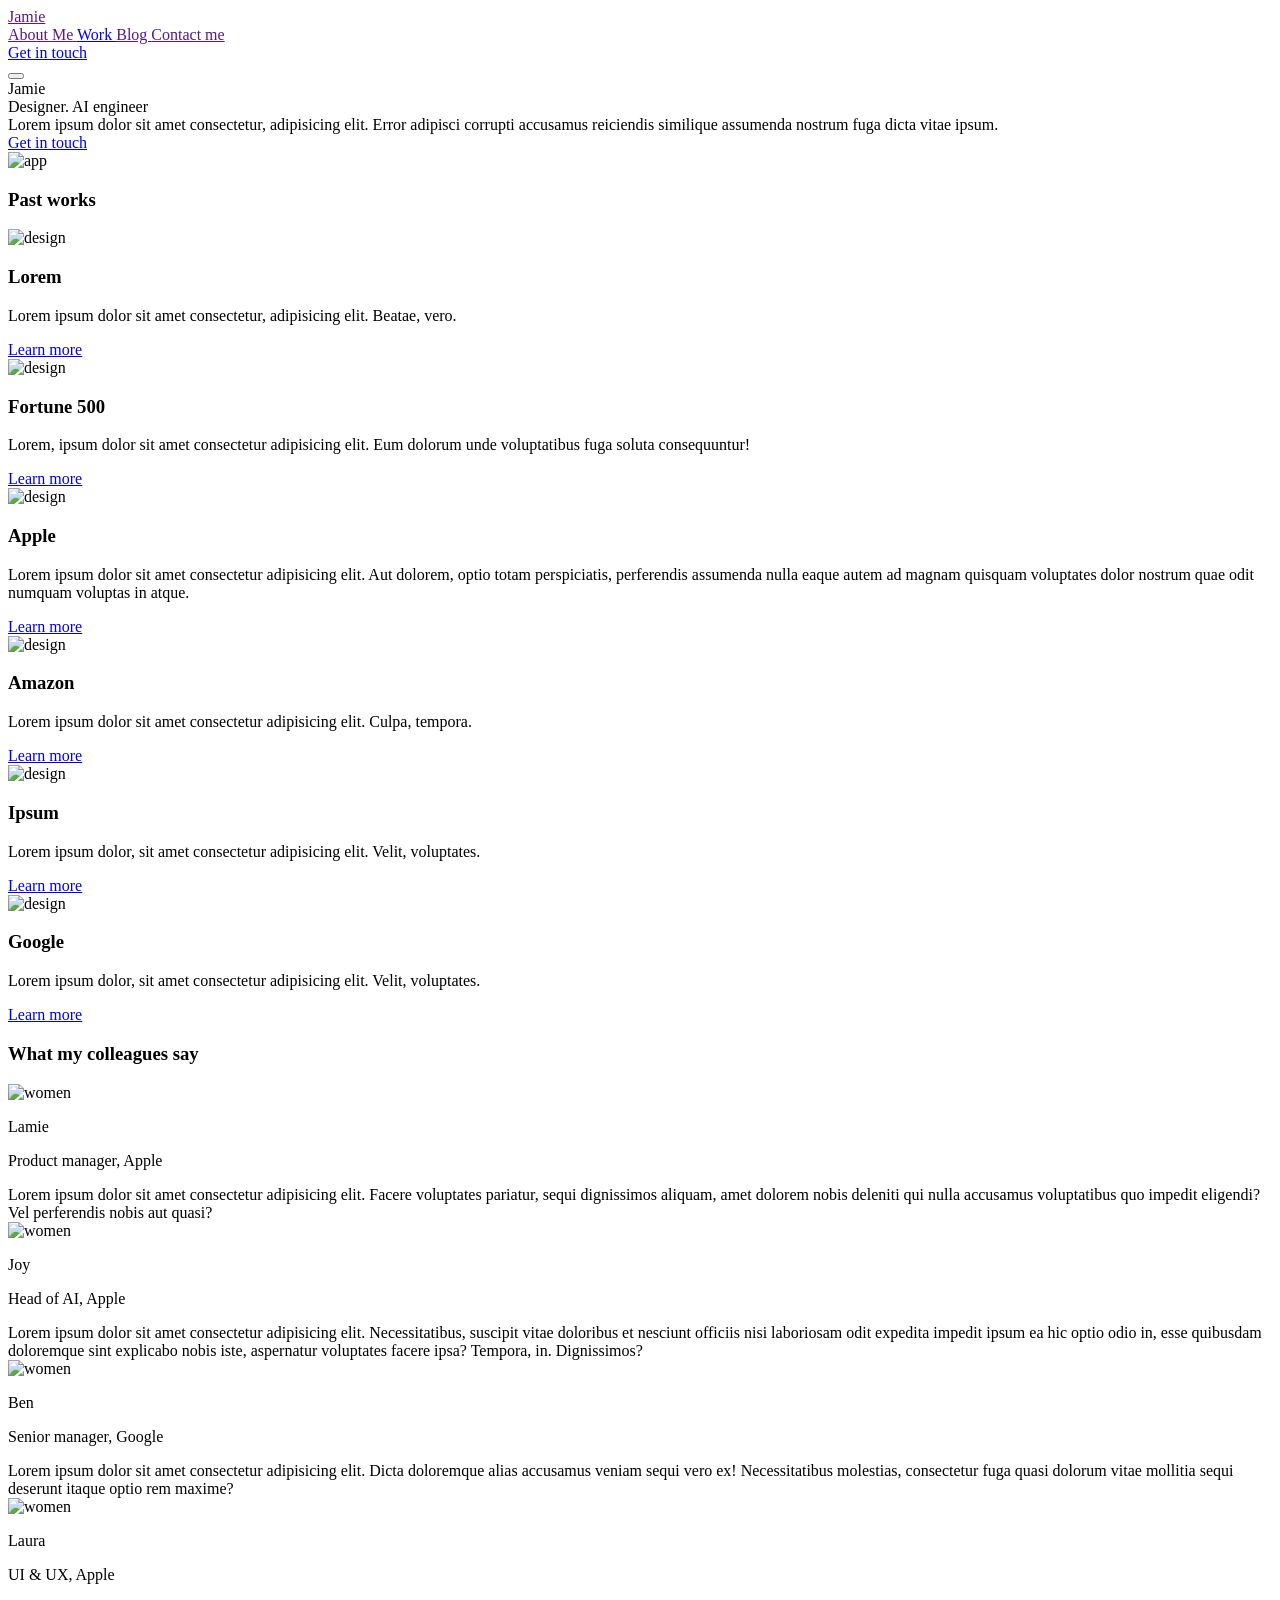
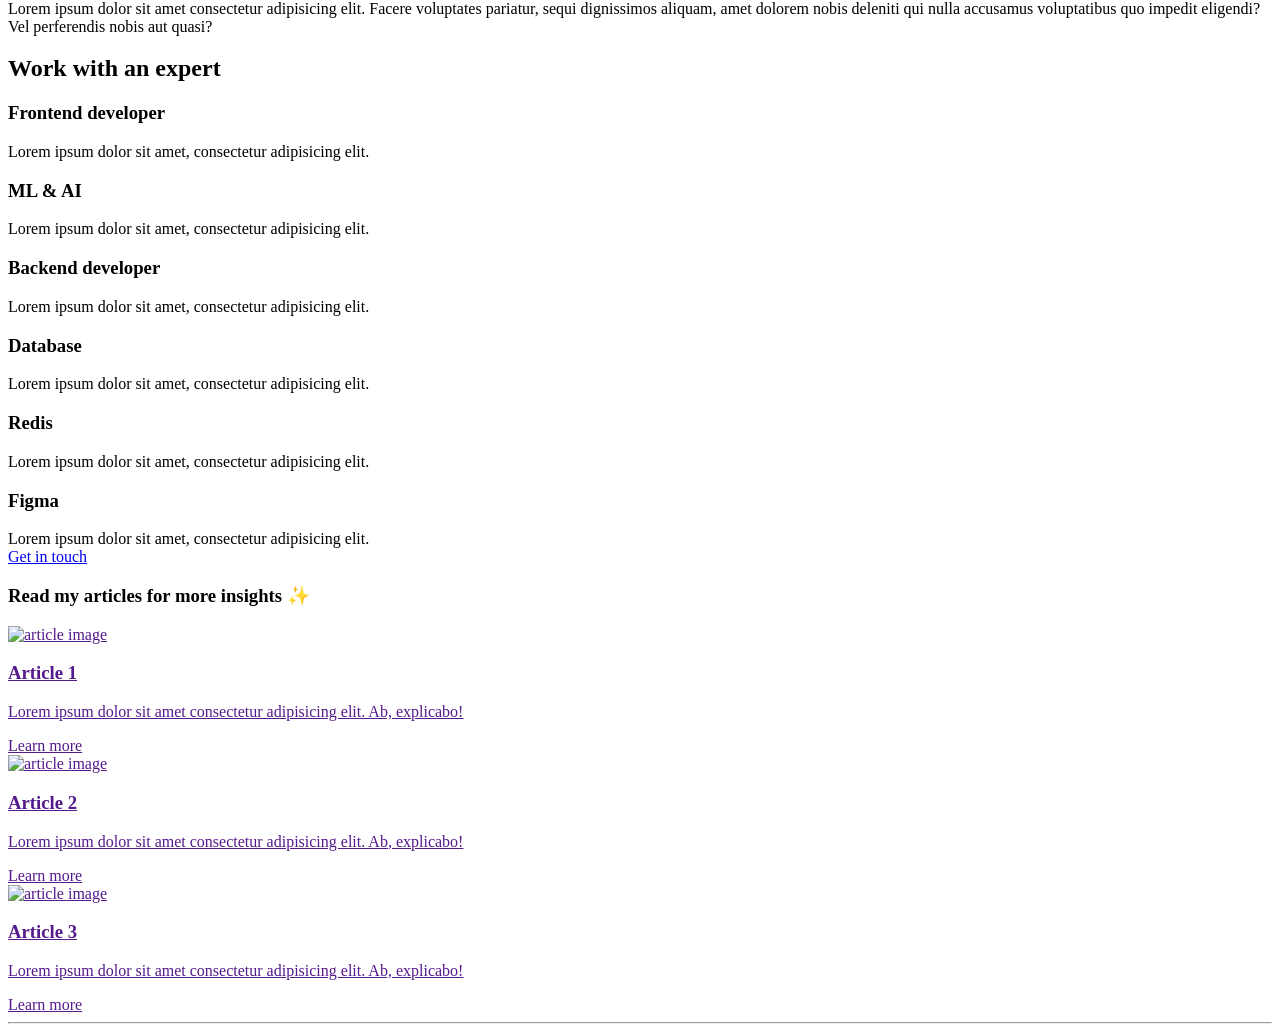
==== index.html @ b746ba35 "Jamie portfolio template upload" ====
<!doctype html>
<html lang="en">
    <head>
        <meta charset="UTF-8" />
        <meta name="viewport" content="width=device-width, initial-scale=1.0" />
        <title>Jamie Portfolio</title>
        <meta name="description" content="" />
        <link
            rel="shortcut icon"
            href="./assets/logo.png"
            type="image/x-icon"
        />

        <!-- Open Graph / Facebook -->
        <meta property="og:title" content="Title of the project" />
        <meta property="og:description" content="" />
        <meta property="og:type" content="website" />
        <meta property="og:url" content="https://github.com/PaulleDemon" />
        <!--Replace with the current website url-->
        <meta property="og:image" content="" />

        <!-- <link rel="stylesheet" href="../../tailwind-css/tailwind-runtime.css" /> -->
        <link rel="stylesheet" href="./css/tailwind-build.css" />
        <link rel="stylesheet" href="css/index.css" />

        <link
            rel="stylesheet"
            href="https://fonts.googleapis.com/icon?family=Material+Icons"
        />
        <link
            rel="stylesheet"
            href="https://cdnjs.cloudflare.com/ajax/libs/bootstrap-icons/1.11.3/font/bootstrap-icons.min.css"
            integrity="sha512-dPXYcDub/aeb08c63jRq/k6GaKccl256JQy/AnOq7CAnEZ9FzSL9wSbcZkMp4R26vBsMLFYH4kQ67/bbV8XaCQ=="
            crossorigin="anonymous"
            referrerpolicy="no-referrer"
        />
    </head>
    <body
        class="tw-flex tw-min-h-[100vh] tw-flex-col tw-bg-[#fff] tw-font-mono"
    >
        <header
            class="tw-absolute tw-top-0 tw-z-20 tw-flex tw-h-[60px] tw-w-full tw-bg-opacity-0 tw-px-[5%] max-lg:tw-mr-auto max-lg:tw-px-4 lg:tw-justify-around"
        >
            <a
                class="tw-h-[50px] tw-p-[4px] tw-text-2xl tw-font-medium"
                href=""
            >
                Jamie
            </a>
            <div
                class="collapsible-header animated-collapse max-lg:tw-shadow-md"
                id="collapsed-header-items"
            >
                <div
                    class="tw-flex tw-h-full tw-w-max tw-gap-5 tw-text-base tw-text-black max-lg:tw-mt-[30px] max-lg:tw-flex-col max-lg:tw-place-items-end max-lg:tw-gap-5 lg:tw-mx-auto lg:tw-place-items-center"
                >
                    <a class="header-links" href=""> About Me </a>
                    <a class="header-links" href="#pricing"> Work </a>
                    <a class="header-links" href=""> Blog </a>
                    <a class="header-links" href=""> Contact me </a>
                </div>
                <div
                    class="tw-mx-4 tw-flex tw-place-items-center tw-gap-[20px] tw-text-base max-md:tw-w-full max-md:tw-flex-col max-md:tw-place-content-center"
                >
                    <a
                        href="https://tally.so/r/woO0Kx"
                        aria-label="signup"
                        class="tw-flex tw-h-[40px] tw-place-items-center tw-gap-2 tw-rounded-full tw-bg-black tw-p-1 tw-pl-4 tw-text-white"
                    >
                        <span>Get in touch</span>
                        <div
                            class="tw-flex tw-h-[30px] tw-w-[30px] tw-place-content-center tw-place-items-center tw-rounded-full tw-bg-white tw-font-semibold tw-text-black"
                        >
                            <i class="bi bi-arrow-up-right"></i>
                        </div>
                    </a>
                </div>
            </div>
            <button
                class="bi bi-list tw-absolute tw-right-3 tw-top-3 tw-z-50 tw-text-3xl tw-text-black lg:tw-hidden"
                onclick="toggleHeader()"
                aria-label="menu"
                id="collapse-btn"
            ></button>
        </header>

        <section
            class="tw-relative tw-flex tw-min-h-[100vh] tw-w-full tw-max-w-[100vw] tw-flex-col tw-overflow-hidden max-lg:tw-p-4 max-md:tw-mt-[50px]"
        >
            <div
                class="tw-flex tw-h-full tw-min-h-[100vh] tw-w-full tw-place-content-center tw-gap-6 tw-p-[5%] max-xl:tw-place-items-center max-lg:tw-flex-col"
            >
                <div class="tw-flex tw-flex-col tw-place-content-center">
                    <div
                        class="tw-flex tw-flex-wrap tw-text-7xl tw-font-semibold tw-uppercase tw-leading-[85px] max-lg:tw-text-4xl max-md:tw-leading-snug"
                    >
                        <span
                            class="reveal-hero-text tw-bg-green-200 tw-p-1 tw-px-6"
                        >
                            Jamie
                        </span>
                        <br />
                        <span class="reveal-hero-text">
                            Designer. AI engineer</span
                        >
                    </div>
                    <div
                        class="reveal-hero-text tw-mt-2 tw-max-w-[450px] tw-p-2 tw-text-justify max-lg:tw-max-w-full"
                    >
                        Lorem ipsum dolor sit amet consectetur, adipisicing
                        elit. Error adipisci corrupti accusamus reiciendis
                        similique assumenda nostrum fuga dicta vitae ipsum.
                    </div>

                    <div
                        class="reveal-hero-text tw-mt-4 tw-flex tw-place-items-center tw-gap-4 tw-overflow-hidden tw-p-2"
                    >
                        <a
                            href="https://tally.so/r/woO0Kx"
                            aria-label="signup"
                            class="tw-flex tw-h-[40px] tw-place-items-center tw-gap-2 tw-rounded-full tw-border-[1px] tw-border-solid tw-border-black tw-bg-white tw-p-1 tw-pl-4 tw-text-black tw-transition-colors tw-duration-[0.5s] hover:tw-bg-black hover:tw-text-white"
                        >
                            <span>Get in touch</span>
                            <div
                                class="tw-flex tw-h-[30px] tw-w-[30px] tw-place-content-center tw-place-items-center tw-rounded-full tw-bg-black tw-font-semibold tw-text-white"
                            >
                                <i class="bi bi-arrow-up-right"></i>
                            </div>
                        </a>
                    </div>
                </div>

                <div
                    class="tw-flex tw-w-full tw-max-w-[50%] tw-place-content-center tw-place-items-center tw-overflow-hidden max-lg:tw-max-w-[unset]"
                >
                    <div
                        class="tw-relative tw-flex tw-max-h-[580px] tw-min-h-[450px] tw-min-w-[350px] tw-max-w-[650px] tw-overflow-hidden max-lg:tw-h-fit max-lg:tw-max-h-[320px] max-lg:tw-min-h-[180px] max-lg:tw-w-[320px] max-lg:tw-min-w-[320px]"
                    >
                        <img
                            src="./assets/images/home/man.jpg"
                            alt="app"
                            class="reveal-hero-img tw-z-[1] tw-h-full tw-w-full tw-object-contain"
                        />
                    </div>
                </div>
            </div>
        </section>

        <section
            class="tw-relative tw-flex tw-min-h-[100vh] tw-w-full tw-max-w-[100vw] tw-flex-col tw-place-items-center tw-overflow-hidden tw-p-6 tw-py-5"
        >
            <h3 class="reveal-up tw-text-6xl tw-font-medium max-lg:tw-text-3xl">
                Past works
            </h3>
            <div
                class="reveal-up tw-my-4 tw-h-[1px] tw-w-[80%] tw-bg-black"
            ></div>
            <div
                class="tw-mt-8 tw-gap-10 tw-space-y-8 max-md:tw-columns-1 lg:tw-columns-2 xl:tw-columns-3"
            >
                <div
                    class="reveal-up tw-flex tw-h-fit tw-w-[450px] tw-break-inside-avoid tw-flex-col tw-gap-2 tw-rounded-lg tw-bg-[#f3f3f3b4] tw-p-4 tw-shadow-lg max-lg:tw-w-full max-lg:tw-max-w-[400px]"
                >
                    <div class="tw-flex tw-place-items-center tw-gap-3">
                        <div
                            class="tw-h-[300px] tw-w-full tw-overflow-hidden tw-rounded-lg"
                        >
                            <img
                                src="./assets/images/home/design.jpg"
                                class="tw-h-full tw-w-full tw-object-cover"
                                alt="design"
                            />
                        </div>
                    </div>
                    <div class="tw-flex tw-flex-col tw-gap-2">
                        <h3 class="tw-text-xl tw-font-medium">Lorem</h3>
                        <p class="tw-text-gray-600">
                            Lorem ipsum dolor sit amet consectetur, adipisicing
                            elit. Beatae, vero.
                        </p>
                        <a href="http://" class="tw-mt-4">
                            <span>Learn more</span>
                            <i class="bi bi-arrow-right"></i>
                        </a>
                    </div>
                </div>

                <div
                    class="reveal-up tw-flex tw-h-fit tw-w-[450px] tw-break-inside-avoid tw-flex-col tw-gap-2 tw-rounded-lg tw-bg-[#f3f3f3b4] tw-p-4 tw-shadow-lg max-lg:tw-w-full max-lg:tw-max-w-[400px]"
                >
                    <div class="tw-flex tw-place-items-center tw-gap-3">
                        <div
                            class="tw-h-[300px] tw-w-full tw-overflow-hidden tw-rounded-lg"
                        >
                            <img
                                src="./assets/images/home/editing.jpg"
                                class="tw-h-full tw-w-full tw-object-cover"
                                alt="design"
                            />
                        </div>
                    </div>
                    <div class="tw-flex tw-flex-col tw-gap-2">
                        <h3 class="tw-text-xl tw-font-medium">Fortune 500</h3>
                        <p class="tw-text-gray-600">
                            Lorem, ipsum dolor sit amet consectetur adipisicing
                            elit. Eum dolorum unde voluptatibus fuga soluta
                            consequuntur!
                        </p>
                        <a href="http://" class="tw-mt-4">
                            <span>Learn more</span>
                            <i class="bi bi-arrow-right"></i>
                        </a>
                    </div>
                </div>

                <div
                    class="reveal-up tw-flex tw-h-fit tw-w-[450px] tw-break-inside-avoid tw-flex-col tw-gap-2 tw-rounded-lg tw-bg-[#f3f3f3b4] tw-p-4 tw-shadow-lg max-lg:tw-w-full max-lg:tw-max-w-[400px]"
                >
                    <div class="tw-flex tw-place-items-center tw-gap-3">
                        <div
                            class="tw-h-[300px] tw-w-full tw-overflow-hidden tw-rounded-lg"
                        >
                            <img
                                src="./assets/images/home/photography.jpg"
                                class="tw-h-full tw-w-full tw-object-cover"
                                alt="design"
                            />
                        </div>
                    </div>
                    <div class="tw-flex tw-flex-col tw-gap-2">
                        <h3 class="tw-text-xl tw-font-medium">Apple</h3>
                        <p class="tw-text-gray-600">
                            Lorem ipsum dolor sit amet consectetur adipisicing
                            elit. Aut dolorem, optio totam perspiciatis,
                            perferendis assumenda nulla eaque autem ad magnam
                            quisquam voluptates dolor nostrum quae odit numquam
                            voluptas in atque.
                        </p>
                        <a href="http://" class="tw-mt-4">
                            <span>Learn more</span>
                            <i class="bi bi-arrow-right"></i>
                        </a>
                    </div>
                </div>

                <div
                    class="reveal-up tw-flex tw-h-fit tw-w-[450px] tw-break-inside-avoid tw-flex-col tw-gap-2 tw-rounded-lg tw-bg-[#f3f3f3b4] tw-p-4 tw-shadow-lg max-lg:tw-w-full max-lg:tw-max-w-[400px]"
                >
                    <div class="tw-flex tw-place-items-center tw-gap-3">
                        <div
                            class="tw-h-[300px] tw-w-full tw-overflow-hidden tw-rounded-lg"
                        >
                            <img
                                src="./assets/images/home/forest.jpg"
                                class="tw-h-full tw-w-full tw-object-cover"
                                alt="design"
                            />
                        </div>
                    </div>
                    <div class="tw-flex tw-flex-col tw-gap-2">
                        <h3 class="tw-text-xl tw-font-medium">Amazon</h3>
                        <p class="tw-text-gray-600">
                            Lorem ipsum dolor sit amet consectetur adipisicing
                            elit. Culpa, tempora.
                        </p>
                        <a href="http://" class="tw-mt-4">
                            <span>Learn more</span>
                            <i class="bi bi-arrow-right"></i>
                        </a>
                    </div>
                </div>

                <div
                    class="reveal-up tw-flex tw-h-fit tw-w-[450px] tw-break-inside-avoid tw-flex-col tw-gap-2 tw-rounded-lg tw-bg-[#f3f3f3b4] tw-p-4 tw-shadow-lg max-lg:tw-w-full max-lg:tw-max-w-[400px]"
                >
                    <div class="tw-flex tw-place-items-center tw-gap-3">
                        <div
                            class="tw-h-[300px] tw-w-full tw-overflow-hidden tw-rounded-lg"
                        >
                            <img
                                src="./assets/images/home/mountain.jpg"
                                class="tw-h-full tw-w-full tw-object-cover"
                                alt="design"
                            />
                        </div>
                    </div>
                    <div class="tw-flex tw-flex-col tw-gap-2">
                        <h3 class="tw-text-xl tw-font-medium">Ipsum</h3>
                        <p class="tw-text-gray-600">
                            Lorem ipsum dolor, sit amet consectetur adipisicing
                            elit. Velit, voluptates.
                        </p>
                        <a href="http://" class="tw-mt-4">
                            <span>Learn more</span>
                            <i class="bi bi-arrow-right"></i>
                        </a>
                    </div>
                </div>

                <div
                    class="reveal-up tw-flex tw-h-fit tw-w-[450px] tw-break-inside-avoid tw-flex-col tw-gap-2 tw-rounded-lg tw-bg-[#f3f3f3b4] tw-p-4 tw-shadow-lg max-lg:tw-w-full max-lg:tw-max-w-[400px]"
                >
                    <div class="tw-flex tw-place-items-center tw-gap-3">
                        <div
                            class="tw-h-[300px] tw-w-full tw-overflow-hidden tw-rounded-lg"
                        >
                            <img
                                src="./assets/images/home/mountain.jpg"
                                class="tw-h-full tw-w-full tw-object-cover"
                                alt="design"
                            />
                        </div>
                    </div>
                    <div class="tw-flex tw-flex-col tw-gap-2">
                        <h3 class="tw-text-xl tw-font-medium">Google</h3>
                        <p class="tw-text-gray-600">
                            Lorem ipsum dolor, sit amet consectetur adipisicing
                            elit. Velit, voluptates.
                        </p>
                        <a href="http://" class="tw-mt-4">
                            <span>Learn more</span>
                            <i class="bi bi-arrow-right"></i>
                        </a>
                    </div>
                </div>
            </div>
        </section>

        <section
            class="tw-relative tw-mt-10 tw-flex tw-min-h-[100vh] tw-w-full tw-max-w-[100vw] tw-flex-col tw-place-content-center tw-place-items-center lg:tw-p-6"
        >
            <div
                class="tw-flex tw-h-full tw-w-full tw-justify-around tw-gap-8 tw-rounded-xl tw-bg-[#e7e6e685] tw-p-4 max-lg:tw-max-w-full max-lg:tw-flex-col"
            >
                <div
                    class="reveal-up tw-flex tw-h-full tw-w-[50%] tw-place-content-center max-lg:tw-w-full lg:tw-sticky lg:tw-top-[20%]"
                >
                    <h3
                        class="tw-text-center tw-text-6xl tw-font-medium max-lg:tw-text-3xl"
                    >
                        What my colleagues say
                    </h3>
                </div>

                <div
                    class="reveal-up tw-flex tw-w-[30%] tw-flex-col tw-place-items-center tw-gap-4 tw-p-2 max-lg:tw-w-full"
                >
                    <div
                        class="tw-flex tw-h-fit tw-w-full tw-flex-col tw-gap-4 tw-border-2 tw-border-black tw-bg-white tw-p-4"
                    >
                        <div
                            class="tw-flex tw-w-full tw-place-items-center tw-gap-4 tw-p-2"
                        >
                            <div
                                class="tw-flex tw-h-[60px] tw-w-[60px] tw-overflow-hidden tw-rounded-full"
                            >
                                <img
                                    src="./assets/images/people/women.jpg"
                                    alt="women"
                                    class="tw-h-full tw-w-full tw-object-cover"
                                />
                            </div>

                            <div>
                                <p class="tw-text-xl tw-font-semibold">Lamie</p>
                                <p class="tw-text-lg tw-text-gray-600">
                                    Product manager, Apple
                                </p>
                            </div>
                        </div>
                        <div class="tw-text-justify tw-text-gray-800">
                            Lorem ipsum dolor sit amet consectetur adipisicing
                            elit. Facere voluptates pariatur, sequi dignissimos
                            aliquam, amet dolorem nobis deleniti qui nulla
                            accusamus voluptatibus quo impedit eligendi? Vel
                            perferendis nobis aut quasi?
                        </div>
                    </div>

                    <div
                        class="tw-flex tw-h-fit tw-w-full tw-flex-col tw-gap-4 tw-border-2 tw-border-black tw-bg-white tw-p-4"
                    >
                        <div
                            class="tw-flex tw-w-full tw-place-items-center tw-gap-4 tw-p-2"
                        >
                            <div
                                class="tw-flex tw-h-[60px] tw-w-[60px] tw-overflow-hidden tw-rounded-full"
                            >
                                <img
                                    src="./assets/images/people/man.jpg"
                                    alt="women"
                                    class="tw-h-full tw-w-full tw-object-cover"
                                />
                            </div>

                            <div>
                                <p class="tw-text-xl tw-font-semibold">Joy</p>
                                <p class="tw-text-lg tw-text-gray-600">
                                    Head of AI, Apple
                                </p>
                            </div>
                        </div>
                        <div class="tw-text-justify tw-text-gray-800">
                            Lorem ipsum dolor sit amet consectetur adipisicing
                            elit. Necessitatibus, suscipit vitae doloribus et
                            nesciunt officiis nisi laboriosam odit expedita
                            impedit ipsum ea hic optio odio in, esse quibusdam
                            doloremque sint explicabo nobis iste, aspernatur
                            voluptates facere ipsa? Tempora, in. Dignissimos?
                        </div>
                    </div>

                    <div
                        class="tw-flex tw-h-fit tw-w-full tw-flex-col tw-gap-4 tw-border-2 tw-border-black tw-bg-white tw-p-4"
                    >
                        <div
                            class="tw-flex tw-w-full tw-place-items-center tw-gap-4 tw-p-2"
                        >
                            <div
                                class="tw-flex tw-h-[60px] tw-w-[60px] tw-overflow-hidden tw-rounded-full"
                            >
                                <img
                                    src="./assets/images/people/man2.jpg"
                                    alt="women"
                                    class="tw-h-full tw-w-full tw-object-cover"
                                />
                            </div>

                            <div>
                                <p class="tw-text-xl tw-font-semibold">Ben</p>
                                <p class="tw-text-lg tw-text-gray-600">
                                    Senior manager, Google
                                </p>
                            </div>
                        </div>
                        <div class="tw-text-justify tw-text-gray-800">
                            Lorem ipsum dolor sit amet consectetur adipisicing
                            elit. Dicta doloremque alias accusamus veniam sequi
                            vero ex! Necessitatibus molestias, consectetur fuga
                            quasi dolorum vitae mollitia sequi deserunt itaque
                            optio rem maxime?
                        </div>
                    </div>

                    <div
                        class="tw-flex tw-h-fit tw-w-full tw-flex-col tw-gap-4 tw-border-2 tw-border-black tw-bg-white tw-p-4"
                    >
                        <div
                            class="tw-flex tw-w-full tw-place-items-center tw-gap-4 tw-p-2"
                        >
                            <div
                                class="tw-flex tw-h-[60px] tw-w-[60px] tw-overflow-hidden tw-rounded-full"
                            >
                                <img
                                    src="./assets/images/people/women.jpg"
                                    alt="women"
                                    class="tw-h-full tw-w-full tw-object-cover"
                                />
                            </div>

                            <div>
                                <p class="tw-text-xl tw-font-semibold">Laura</p>
                                <p class="tw-text-lg tw-text-gray-600">
                                    UI & UX, Apple
                                </p>
                            </div>
                        </div>
                        <div class="tw-text-justify tw-text-gray-800">
                            Lorem ipsum dolor sit amet consectetur adipisicing
                            elit. Facere voluptates pariatur, sequi dignissimos
                            aliquam, amet dolorem nobis deleniti qui nulla
                            accusamus voluptatibus quo impedit eligendi? Vel
                            perferendis nobis aut quasi?
                        </div>
                    </div>
                </div>
            </div>
        </section>

        <section
            class="tw-relative tw-flex tw-min-h-[80vh] tw-w-full tw-max-w-[100vw] tw-flex-col tw-place-content-center tw-place-items-center tw-overflow-hidden tw-p-6"
            id=""
        >
            <div
                class="tw-mt-8 tw-flex tw-flex-col tw-place-items-center tw-gap-5"
            >
                <div
                    class="reveal-up tw-mt-5 tw-flex tw-flex-col tw-gap-3 tw-text-center"
                >
                    <h2 class="tw-text-4xl tw-font-semibold">
                        Work with an expert
                    </h2>
                </div>
                <div
                    class="tw-mt-6 tw-flex tw-max-w-[60%] tw-flex-wrap tw-place-content-center tw-gap-2 max-lg:tw-flex-col"
                >
                    <div
                        class="reveal-up tw-flex tw-h-[150px] tw-w-[350px] tw-flex-col tw-gap-2 tw-p-4"
                    >
                        <!-- <img src="./assets/images/home/sample.jpg" 
                                alt="feature1"> -->
                        <div class="tw-flex tw-gap-1">
                            <i class="bi bi-boombox-fill tw-text-2xl"></i>
                            <h3 class="tw-text-2xl tw-font-semibold">
                                Frontend developer
                            </h3>
                        </div>
                        <div class="tw-text-[#595959]">
                            Lorem ipsum dolor sit amet, consectetur adipisicing
                            elit.
                        </div>
                    </div>
                    <div
                        class="reveal-up tw-flex tw-h-[150px] tw-w-[350px] tw-flex-col tw-gap-2 tw-p-4"
                    >
                        <!-- <img src="./assets/images/home/sample.jpg" 
                                alt="feature1"> -->
                        <div class="tw-flex tw-gap-1">
                            <i class="bi bi-0-circle-fill tw-text-2xl"></i>
                            <h3 class="tw-text-2xl tw-font-semibold">
                                ML & AI
                            </h3>
                        </div>
                        <div class="tw-text-[#595959]">
                            Lorem ipsum dolor sit amet, consectetur adipisicing
                            elit.
                        </div>
                    </div>
                    <div
                        class="reveal-up tw-flex tw-h-[150px] tw-w-[350px] tw-flex-col tw-gap-2 tw-p-4"
                    >
                        <!-- <img src="./assets/images/home/sample.jpg" 
                                alt="feature1"> -->
                        <div class="tw-flex tw-gap-1">
                            <i class="bi bi-0-square-fill tw-text-2xl"></i>
                            <h3 class="tw-text-2xl tw-font-semibold">
                                Backend developer
                            </h3>
                        </div>
                        <div class="tw-text-[#595959]">
                            Lorem ipsum dolor sit amet, consectetur adipisicing
                            elit.
                        </div>
                    </div>
                    <div
                        class="reveal-up tw-flex tw-h-[150px] tw-w-[350px] tw-flex-col tw-gap-2 tw-p-4"
                    >
                        <!-- <img src="./assets/images/home/sample.jpg" 
                                alt="feature1"> -->
                        <div class="tw-flex tw-gap-1">
                            <i class="bi bi-database-fill tw-text-2xl"></i>
                            <h3 class="tw-text-2xl tw-font-semibold">
                                Database
                            </h3>
                        </div>
                        <div class="tw-text-[#595959]">
                            Lorem ipsum dolor sit amet, consectetur adipisicing
                            elit.
                        </div>
                    </div>
                    <div
                        class="reveal-up tw-flex tw-h-[150px] tw-w-[350px] tw-flex-col tw-gap-2 tw-p-4"
                    >
                        <!-- <img src="./assets/images/home/sample.jpg" 
                                alt="feature1"> -->
                        <div class="tw-flex tw-gap-1">
                            <i class="bi bi-cake-fill tw-text-2xl"></i>
                            <h3 class="tw-text-2xl tw-font-semibold">Redis</h3>
                        </div>
                        <div class="tw-text-[#595959]">
                            Lorem ipsum dolor sit amet, consectetur adipisicing
                            elit.
                        </div>
                    </div>
                    <div
                        class="reveal-up tw-flex tw-h-[150px] tw-w-[350px] tw-flex-col tw-gap-2 tw-p-4"
                    >
                        <!-- <img src="./assets/images/home/sample.jpg" 
                                alt="feature1"> -->
                        <div class="tw-flex tw-gap-1">
                            <i class="bi bi-shield-fill tw-text-2xl"></i>
                            <h3 class="tw-text-2xl tw-font-semibold">Figma</h3>
                        </div>
                        <div class="tw-text-[#595959]">
                            Lorem ipsum dolor sit amet, consectetur adipisicing
                            elit.
                        </div>
                    </div>
                </div>

                <a
                    href="https://tally.so/r/woO0Kx"
                    aria-label="signup"
                    class="reveal-up tw-flex tw-h-[40px] tw-place-items-center tw-gap-2 tw-rounded-full tw-bg-black tw-p-1 tw-pl-4 tw-text-white"
                >
                    <span>Get in touch</span>
                    <div
                        class="tw-flex tw-h-[30px] tw-w-[30px] tw-place-content-center tw-place-items-center tw-rounded-full tw-bg-white tw-font-semibold tw-text-black"
                    >
                        <i class="bi bi-arrow-up-right"></i>
                    </div>
                </a>
            </div>
        </section>

        <section
            class="tw-mt-5 tw-flex tw-w-full tw-flex-col tw-place-items-center tw-p-[2%] max-lg:tw-p-3"
        >
            <h3
                class="reveal-up tw-text-center tw-text-4xl tw-font-medium max-md:tw-text-2xl"
            >
                Read my articles for more insights ✨
            </h3>
            <!-- pricing -->
            <div
                class="reveal-up tw-mt-10 tw-flex tw-flex-wrap tw-place-content-center tw-gap-10 max-lg:tw-flex-col"
            >
                <a
                    href=""
                    class="tw-flex tw-h-[400px] tw-w-[350px] tw-flex-col tw-gap-2 tw-overflow-clip tw-rounded-lg tw-bg-[#edecec79] tw-p-4 tw-shadow-xl max-lg:tw-w-[300px]"
                >
                    <div
                        class="tw-h-[200px] tw-w-full tw-overflow-hidden tw-rounded-md"
                    >
                        <img
                            src="./assets/images/home/forest.jpg"
                            alt="article image"
                            class="tw-h-full tw-w-full tw-object-cover"
                            srcset=""
                        />
                    </div>
                    <h3 class="tw-text-2xl tw-font-semibold max-md:tw-text-xl">
                        Article 1
                    </h3>
                    <p class="tw-mt-2 tw-text-gray-600">
                        Lorem ipsum dolor sit amet consectetur adipisicing elit.
                        Ab, explicabo!
                    </p>
                    <span>
                        <span>Learn more</span>
                        <i class="bi bi-arrow-right"></i>
                    </span>
                </a>
                <a
                    href=""
                    class="tw-flex tw-h-[400px] tw-w-[350px] tw-flex-col tw-gap-2 tw-overflow-clip tw-rounded-lg tw-bg-[#edecec79] tw-p-4 tw-shadow-xl max-lg:tw-w-[300px]"
                >
                    <div
                        class="tw-h-[200px] tw-w-full tw-overflow-hidden tw-rounded-md"
                    >
                        <img
                            src="./assets/images/home/mountain.jpg"
                            alt="article image"
                            class="tw-h-full tw-w-full tw-object-cover"
                            srcset=""
                        />
                    </div>
                    <h3 class="tw-text-2xl tw-font-semibold max-md:tw-text-xl">
                        Article 2
                    </h3>
                    <p class="tw-mt-2 tw-text-gray-600">
                        Lorem ipsum dolor sit amet consectetur adipisicing elit.
                        Ab, explicabo!
                    </p>
                    <span>
                        <span>Learn more</span>
                        <i class="bi bi-arrow-right"></i>
                    </span>
                </a>
                <a
                    href=""
                    class="tw-flex tw-h-[400px] tw-w-[350px] tw-flex-col tw-gap-2 tw-overflow-clip tw-rounded-lg tw-bg-[#edecec79] tw-p-4 tw-shadow-xl max-lg:tw-w-[300px]"
                >
                    <div
                        class="tw-h-[200px] tw-w-full tw-overflow-hidden tw-rounded-md"
                    >
                        <img
                            src="./assets/images/home/photography.jpg"
                            alt="article image"
                            class="tw-h-full tw-w-full tw-object-cover"
                            srcset=""
                        />
                    </div>
                    <h3 class="tw-text-2xl tw-font-semibold max-md:tw-text-xl">
                        Article 3
                    </h3>
                    <p class="tw-mt-2 tw-text-gray-600">
                        Lorem ipsum dolor sit amet consectetur adipisicing elit.
                        Ab, explicabo!
                    </p>
                    <span>
                        <span>Learn more</span>
                        <i class="bi bi-arrow-right"></i>
                    </span>
                </a>
            </div>
        </section>

        <hr class="tw-mt-4" />

        <footer
            class="tw-mt-auto tw-flex tw-min-h-[100px] tw-w-full tw-place-content-around tw-place-items-center tw-gap-3 tw-p-[2%] tw-px-[10%] tw-text-black max-md:tw-flex-col"
        >
            <div class="tw-flex tw-gap-6 tw-text-2xl">
                <a href="" aria-label="Github">
                    <i class="bi bi-github"></i>
                </a>
                <a
                    href="https://twitter.com/@pauls_freeman"
                    aria-label="Twitter"
                >
                    <i class="bi bi-twitter"></i>
                </a>
                <a
                    href="https://stackoverflow.com/"
                    class="tw-h-[40px] tw-w-[40px]"
                    aria-label="stackoverflow"
                >
                    <i class="bi bi-stack-overflow"></i>
                </a>
            </div>
        </footer>
    </body>

    <script
        src="https://cdnjs.cloudflare.com/ajax/libs/gsap/3.12.0/gsap.min.js"
        integrity="sha512-B1lby8cGcAUU3GR+Fd809/ZxgHbfwJMp0jLTVfHiArTuUt++VqSlJpaJvhNtRf3NERaxDNmmxkdx2o+aHd4bvw=="
        crossorigin="anonymous"
        referrerpolicy="no-referrer"
    ></script>
    <script
        src="https://cdnjs.cloudflare.com/ajax/libs/gsap/3.12.0/ScrollTrigger.min.js"
        integrity="sha512-AY2+JxnBETJ0wcXnLPCcZJIJx0eimyhz3OJ55k2Jx4RtYC+XdIi2VtJQ+tP3BaTst4otlGG1TtPJ9fKrAUnRdQ=="
        crossorigin="anonymous"
        referrerpolicy="no-referrer"
    ></script>

    <script src="./index.js"></script>
</html>
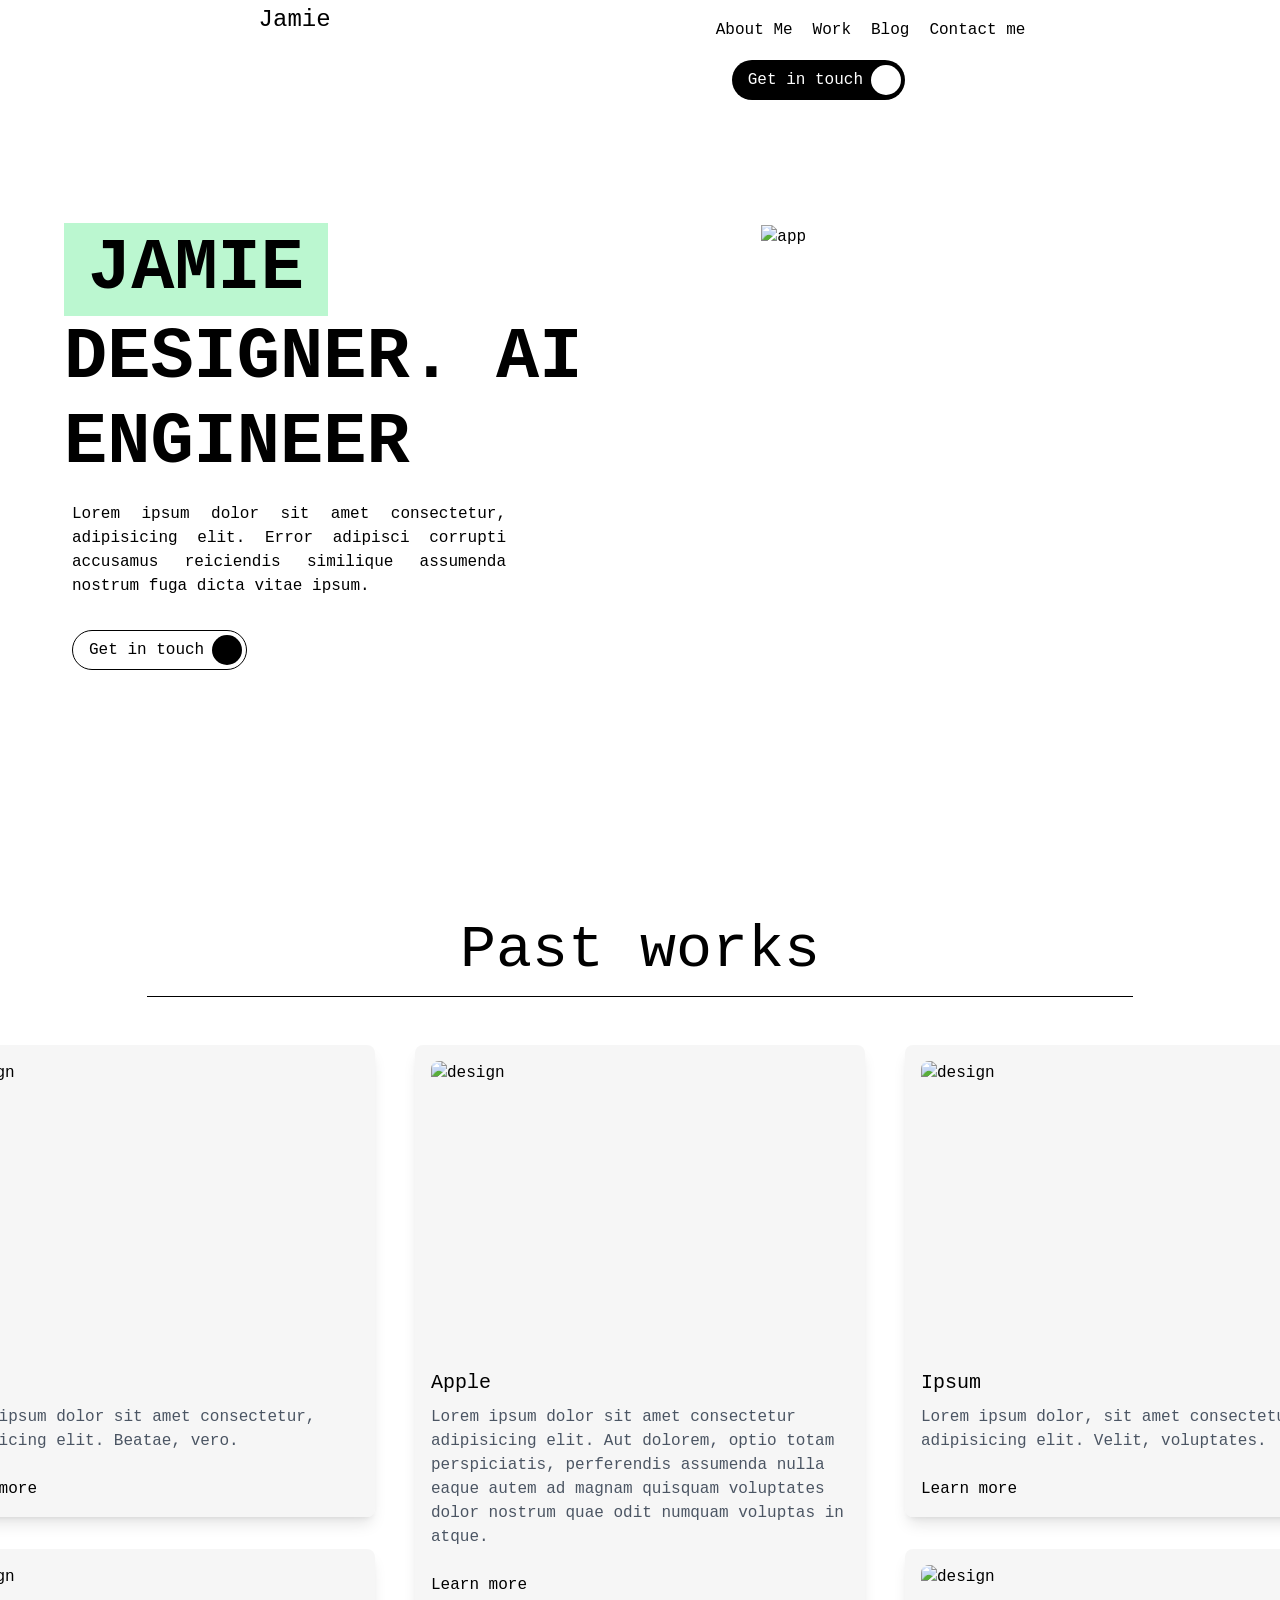
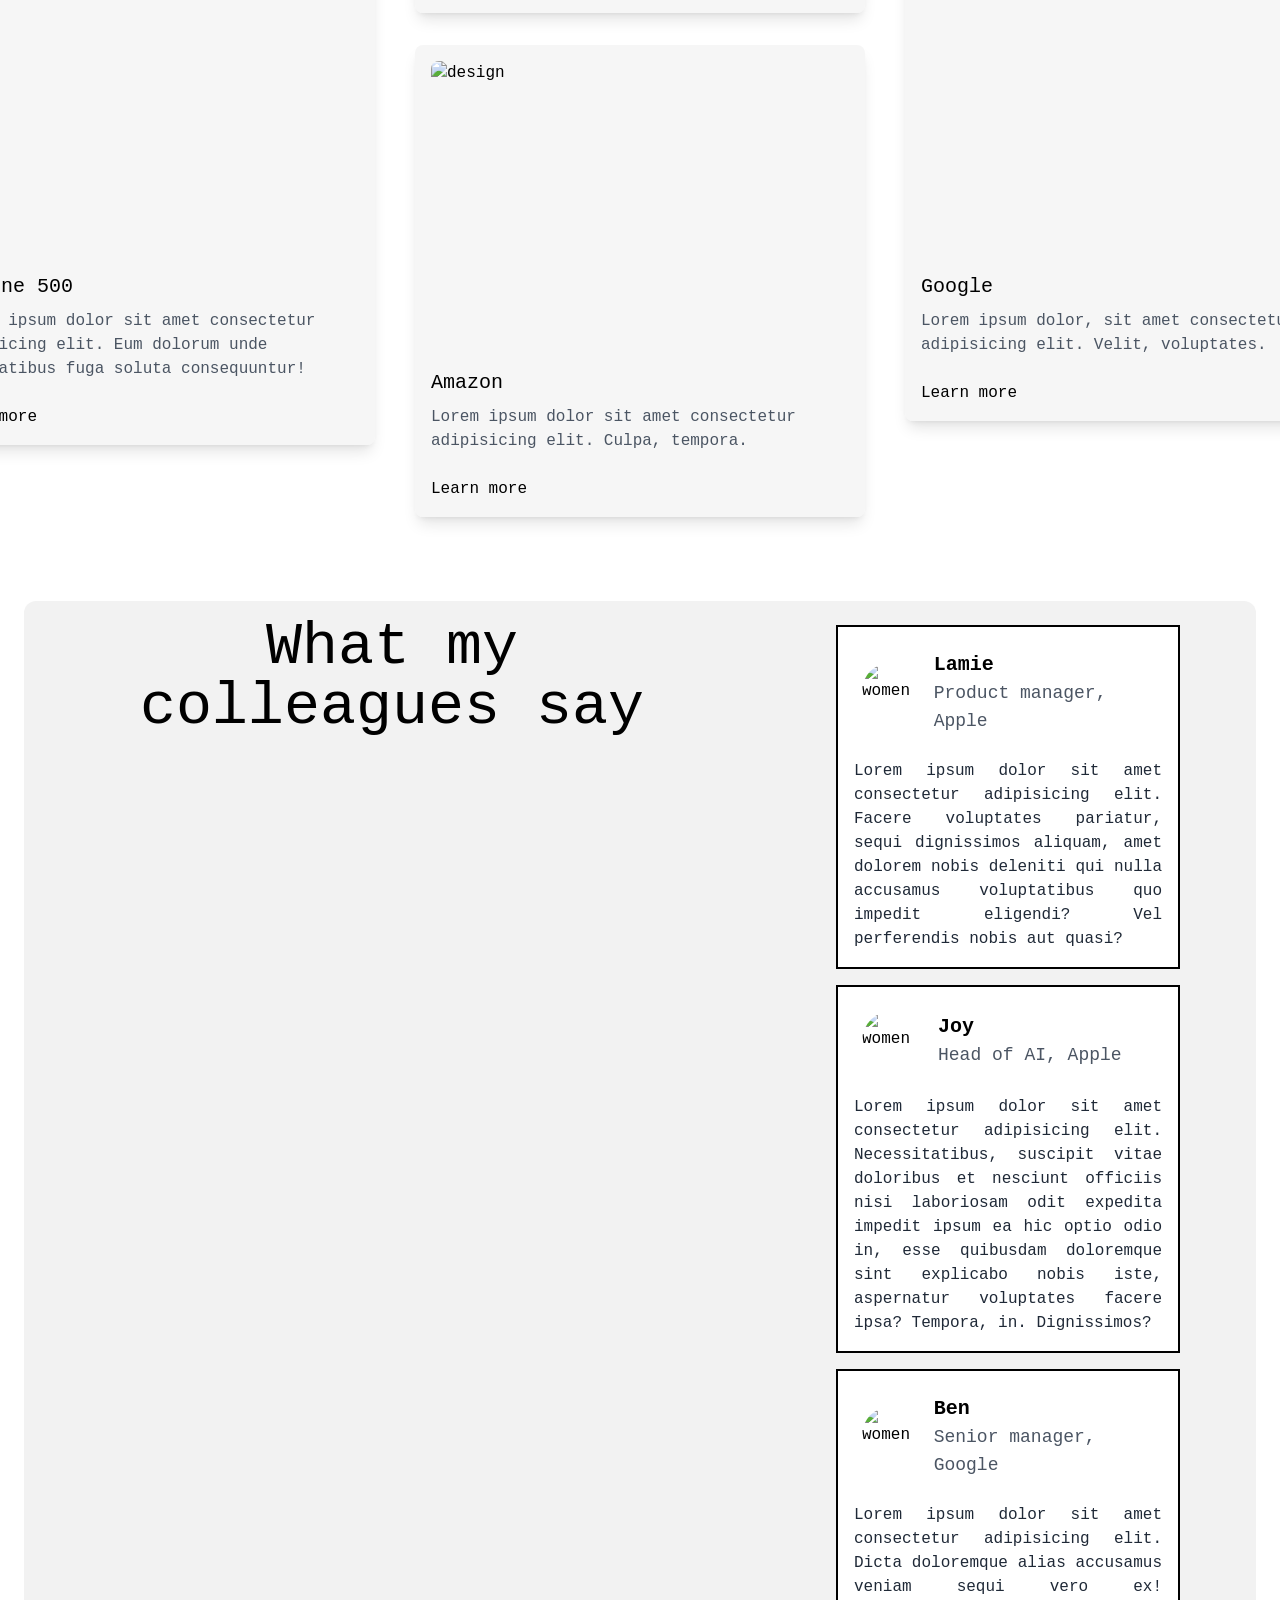
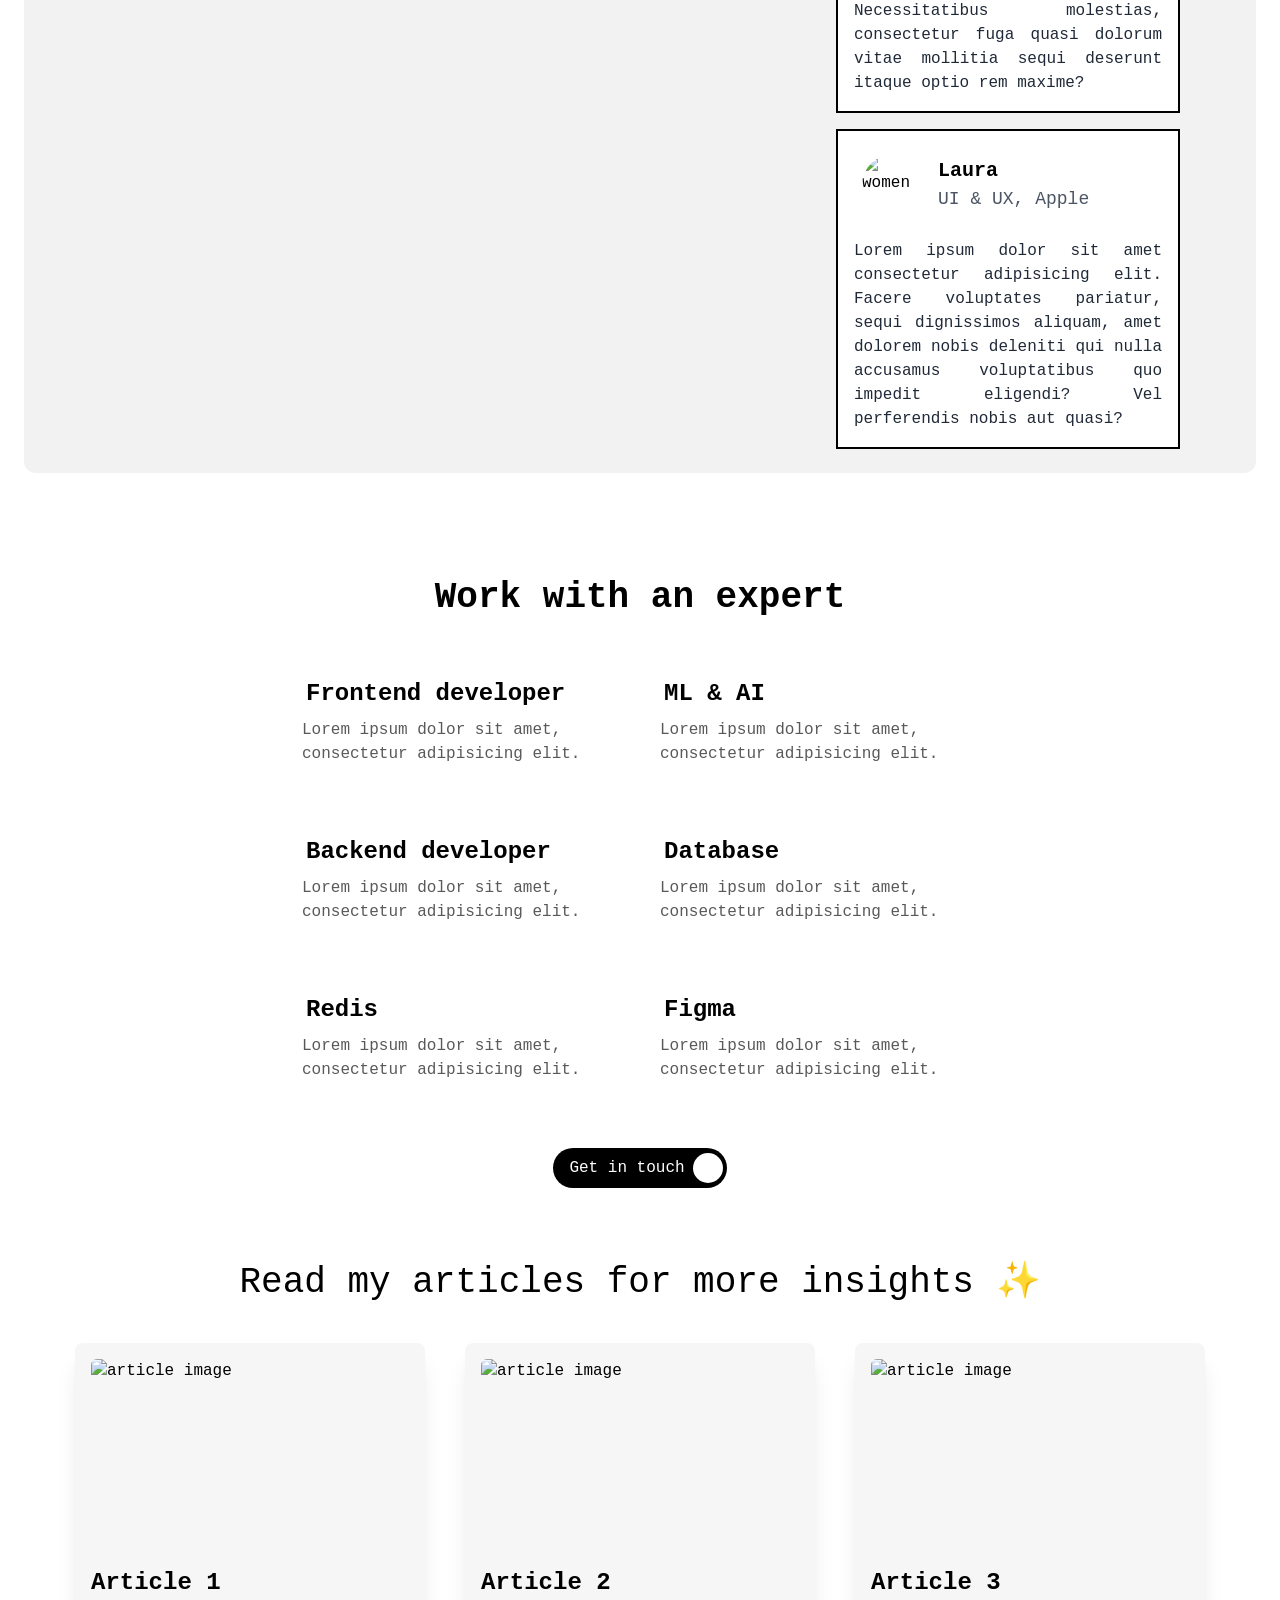
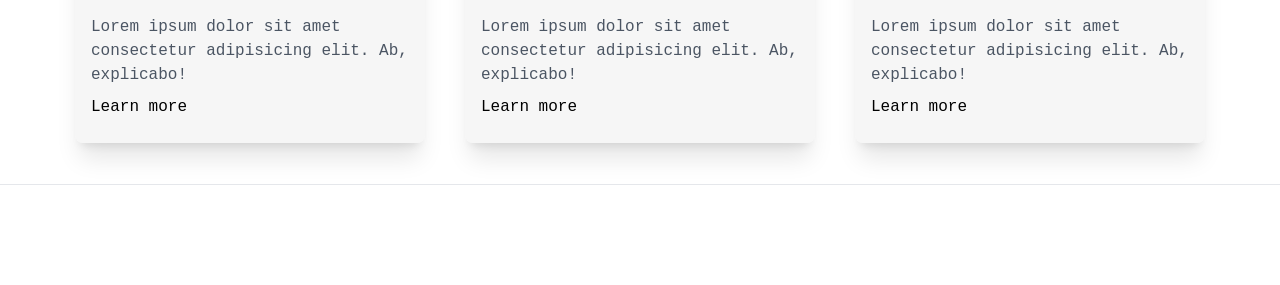
==== commit 75da778e: "Update index.html with tailwind-build connection" ====
--- a/index.html
+++ b/index.html
@@ -1,6 +1,6 @@
 <!doctype html>
 <html lang="en">
-    <head>
+    <head><link rel="stylesheet" href="tailwind-build.css"><!--replace with path to your tailwind runtime-->
         <meta charset="UTF-8" />
         <meta name="viewport" content="width=device-width, initial-scale=1.0" />
         <title>Jamie Portfolio</title>
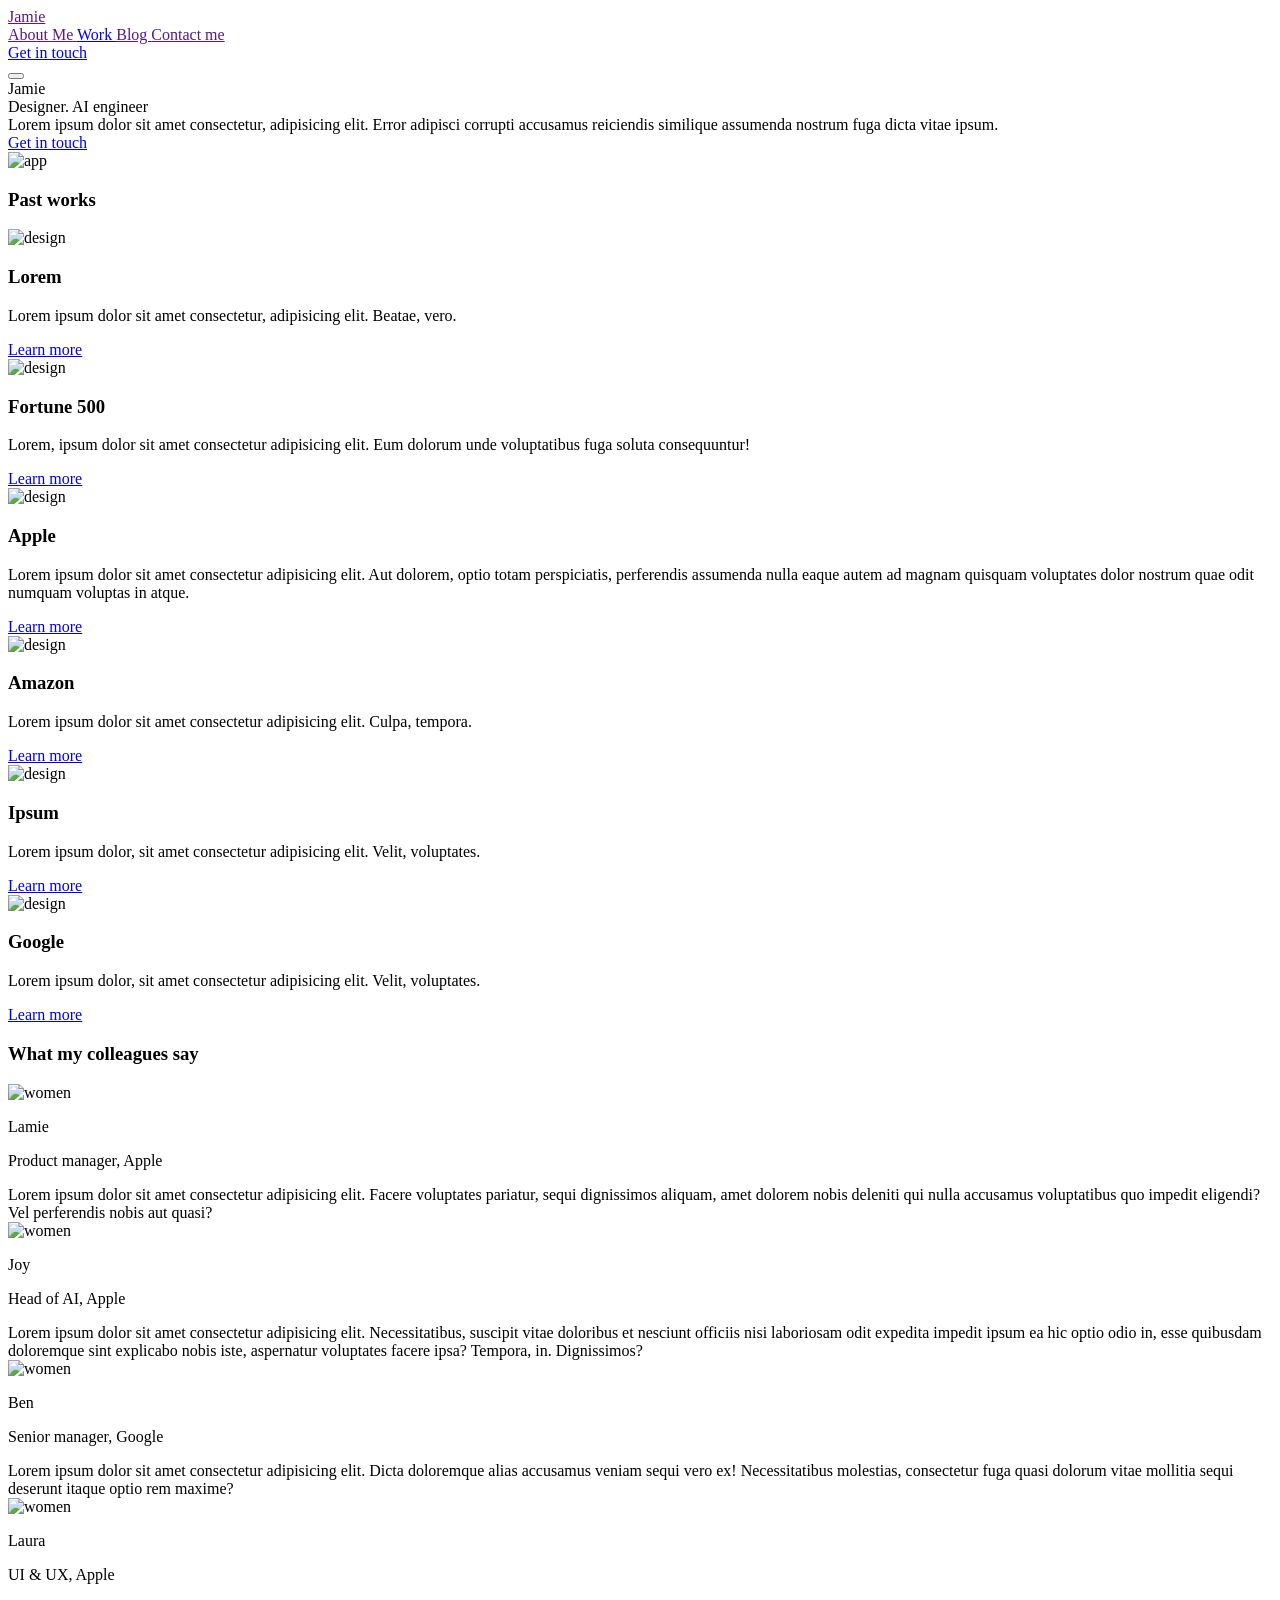
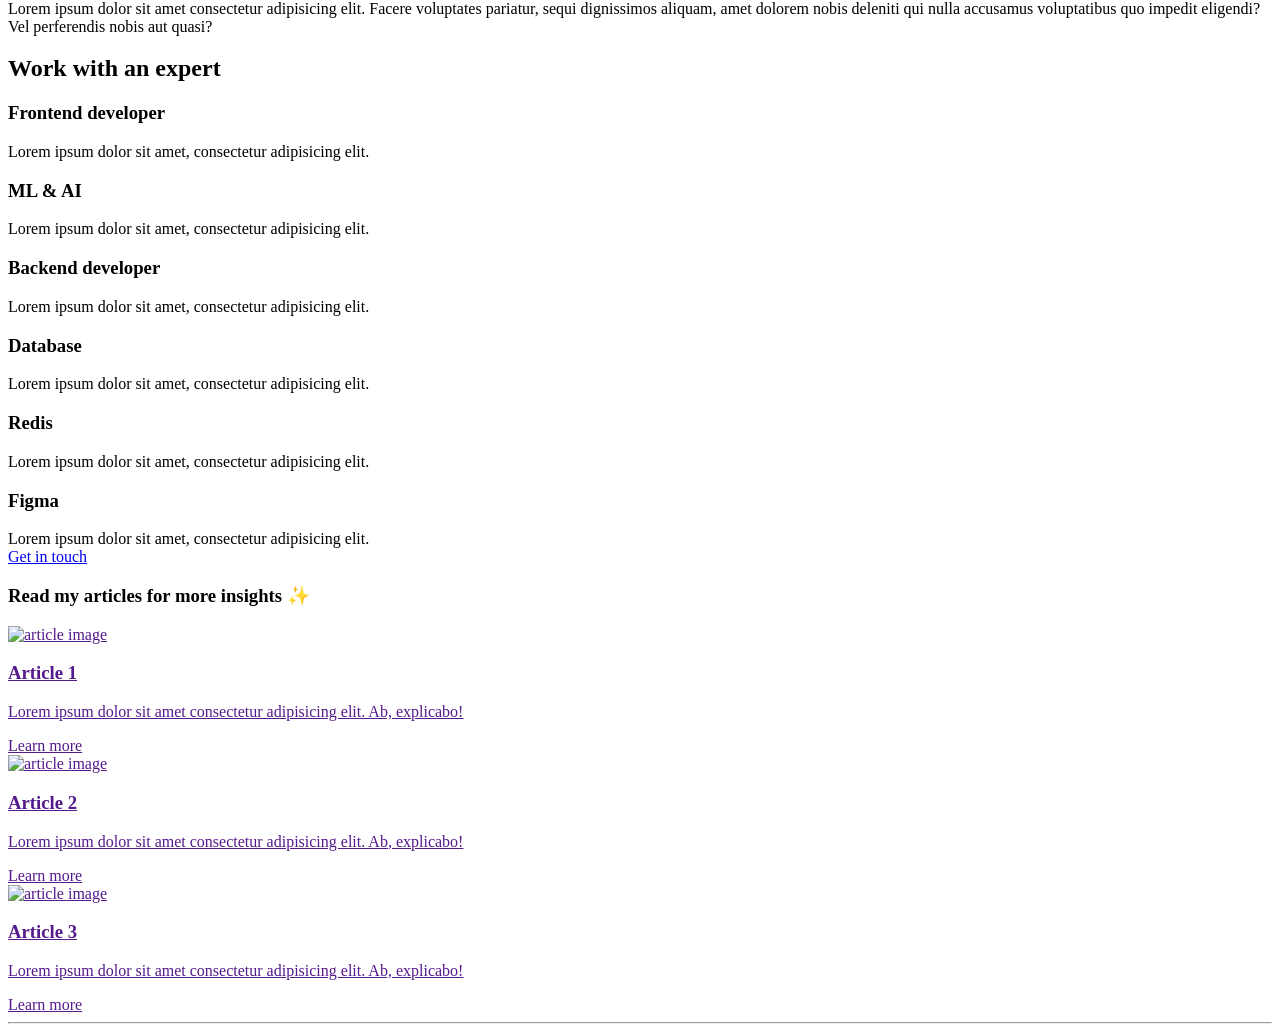
==== commit 328b42e4: "Update index.html with tailwind instead of tailwind-build" ====
--- a/index.html
+++ b/index.html
@@ -1,6 +1,6 @@
 <!doctype html>
 <html lang="en">
-    <head><link rel="stylesheet" href="tailwind-build.css"><!--replace with path to your tailwind runtime-->
+    <head><link rel="stylesheet" href="tailwind.css"><!--replace with path to your tailwind runtime-->
         <meta charset="UTF-8" />
         <meta name="viewport" content="width=device-width, initial-scale=1.0" />
         <title>Jamie Portfolio</title>
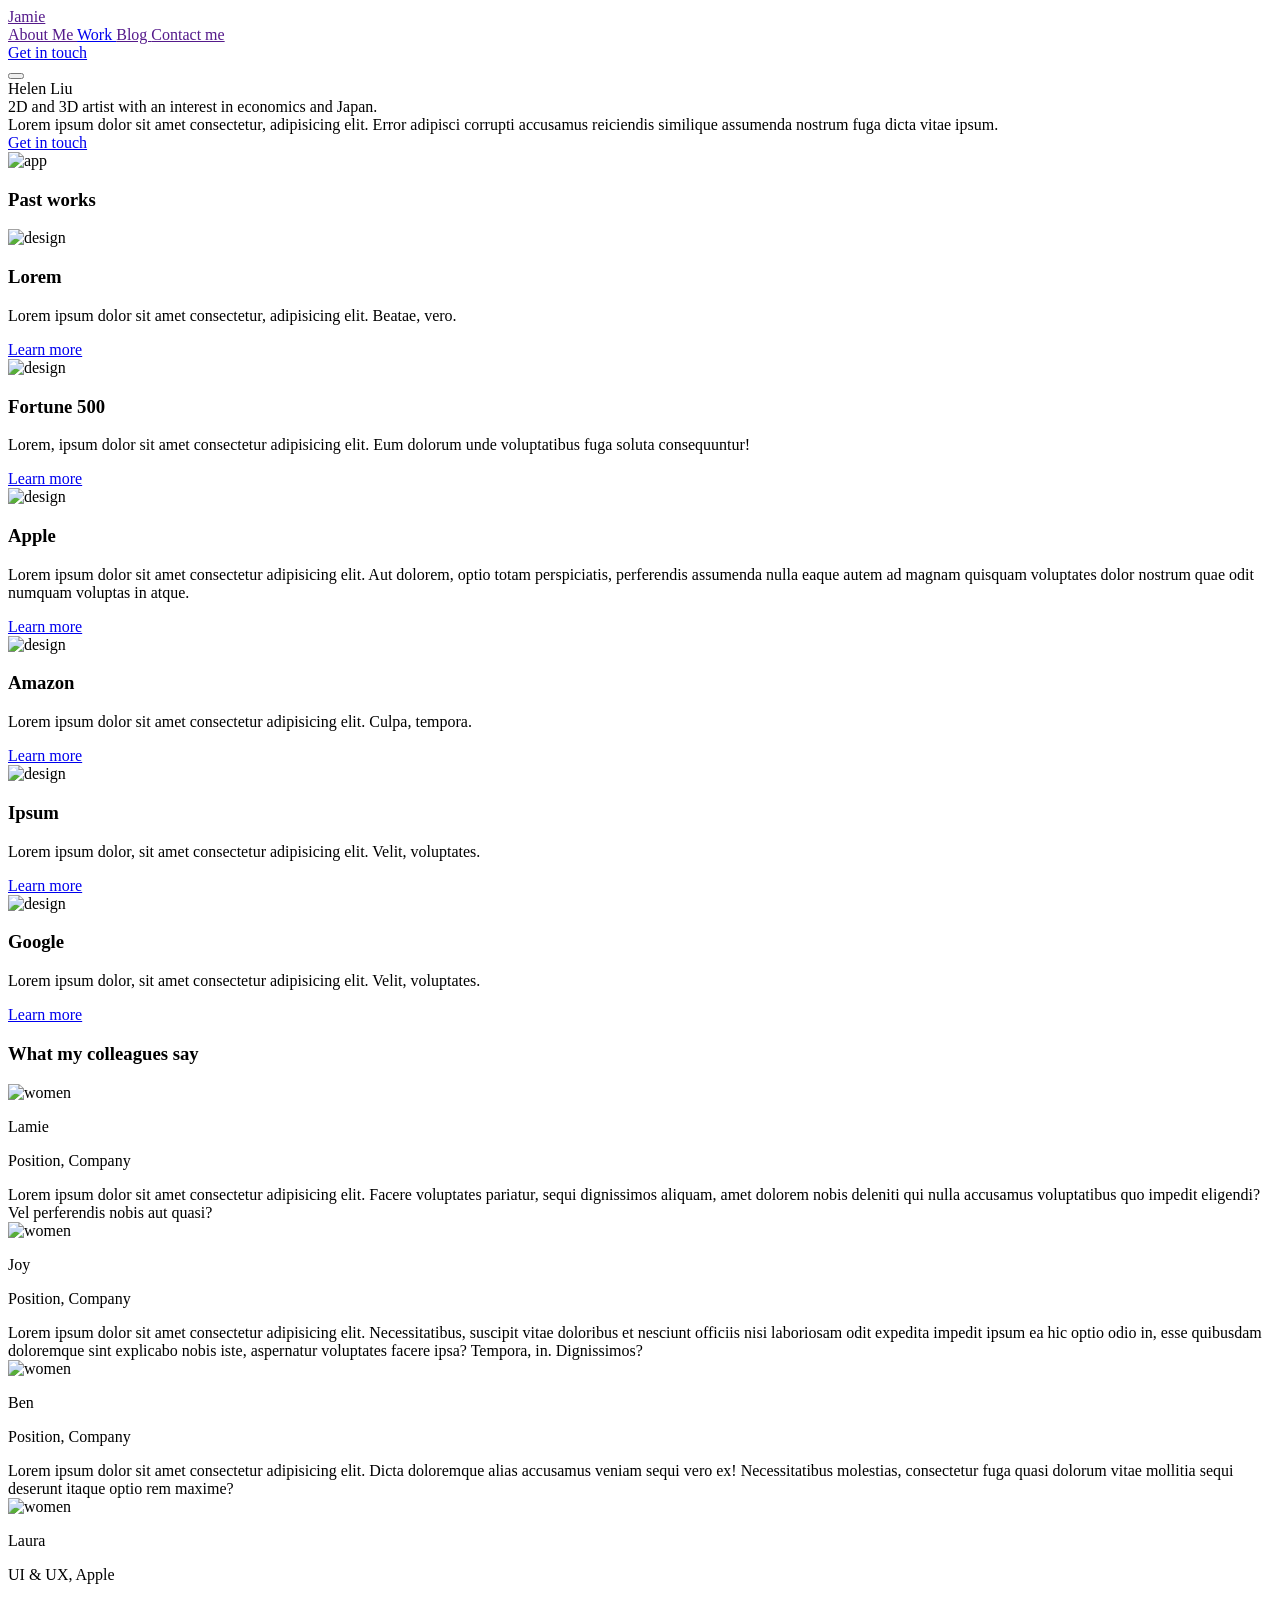
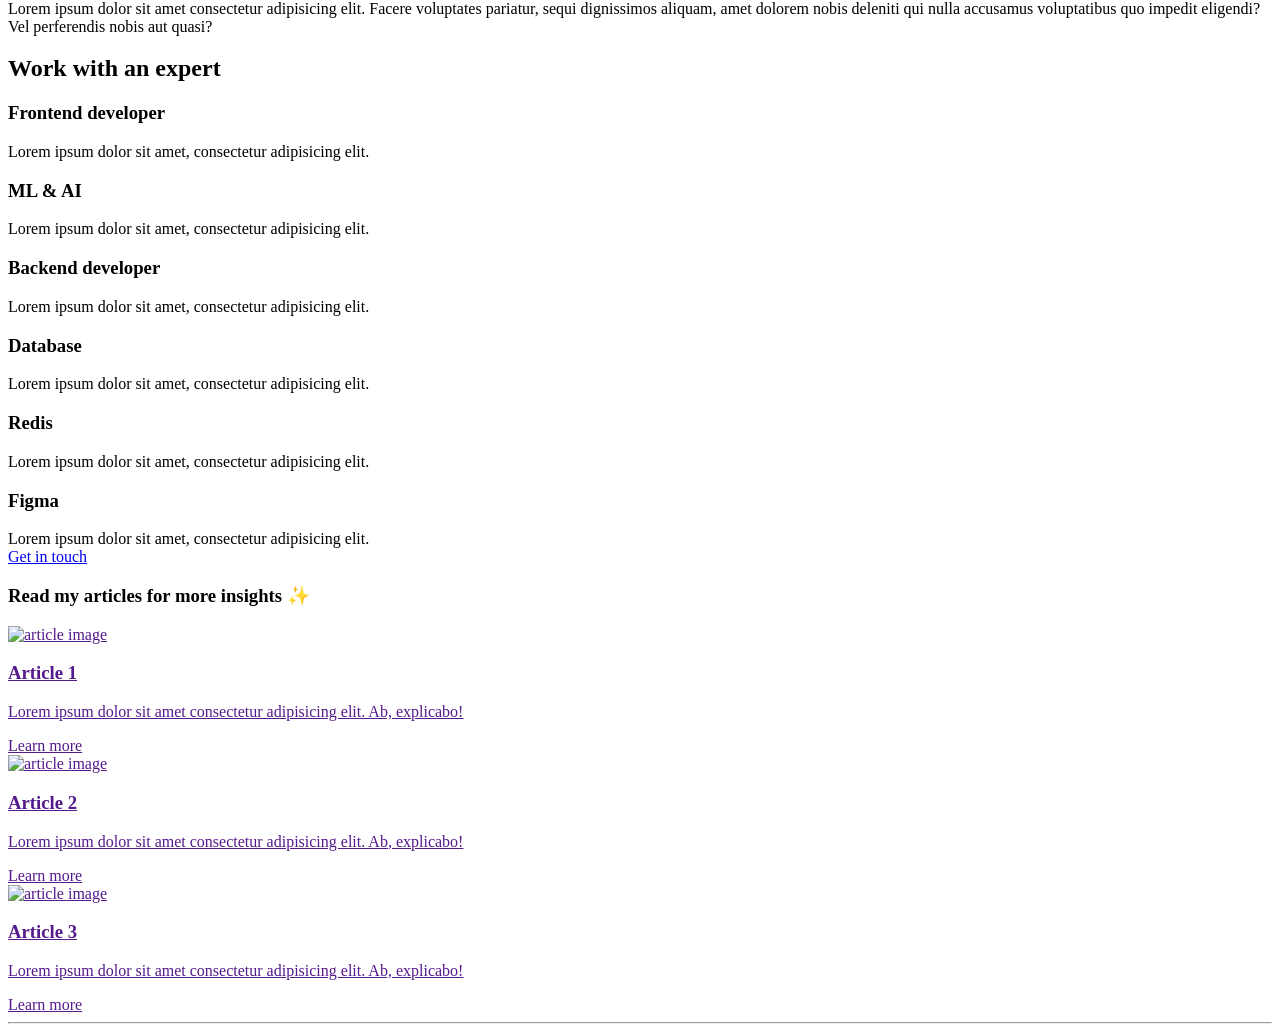
==== commit 034595dd: "Update index.html" ====
--- a/index.html
+++ b/index.html
@@ -3,7 +3,7 @@
     <head><link rel="stylesheet" href="tailwind.css"><!--replace with path to your tailwind runtime-->
         <meta charset="UTF-8" />
         <meta name="viewport" content="width=device-width, initial-scale=1.0" />
-        <title>Jamie Portfolio</title>
+        <title>Helen Portfolio</title>
         <meta name="description" content="" />
         <link
             rel="shortcut icon"
@@ -15,7 +15,7 @@
         <meta property="og:title" content="Title of the project" />
         <meta property="og:description" content="" />
         <meta property="og:type" content="website" />
-        <meta property="og:url" content="https://github.com/PaulleDemon" />
+        <meta property="og:url" content="https://helenliu583.github.io/" />
         <!--Replace with the current website url-->
         <meta property="og:image" content="" />
 
@@ -97,11 +97,11 @@
                         <span
                             class="reveal-hero-text tw-bg-green-200 tw-p-1 tw-px-6"
                         >
-                            Jamie
+                            Helen Liu
                         </span>
                         <br />
                         <span class="reveal-hero-text">
-                            Designer. AI engineer</span
+                            2D and 3D artist with an interest in economics and Japan. </span
                         >
                     </div>
                     <div
@@ -364,7 +364,7 @@
                             <div>
                                 <p class="tw-text-xl tw-font-semibold">Lamie</p>
                                 <p class="tw-text-lg tw-text-gray-600">
-                                    Product manager, Apple
+                                    Position, Company
                                 </p>
                             </div>
                         </div>
@@ -396,7 +396,7 @@
                             <div>
                                 <p class="tw-text-xl tw-font-semibold">Joy</p>
                                 <p class="tw-text-lg tw-text-gray-600">
-                                    Head of AI, Apple
+                                    Position, Company
                                 </p>
                             </div>
                         </div>
@@ -429,7 +429,7 @@
                             <div>
                                 <p class="tw-text-xl tw-font-semibold">Ben</p>
                                 <p class="tw-text-lg tw-text-gray-600">
-                                    Senior manager, Google
+                                    Position, Company
                                 </p>
                             </div>
                         </div>
